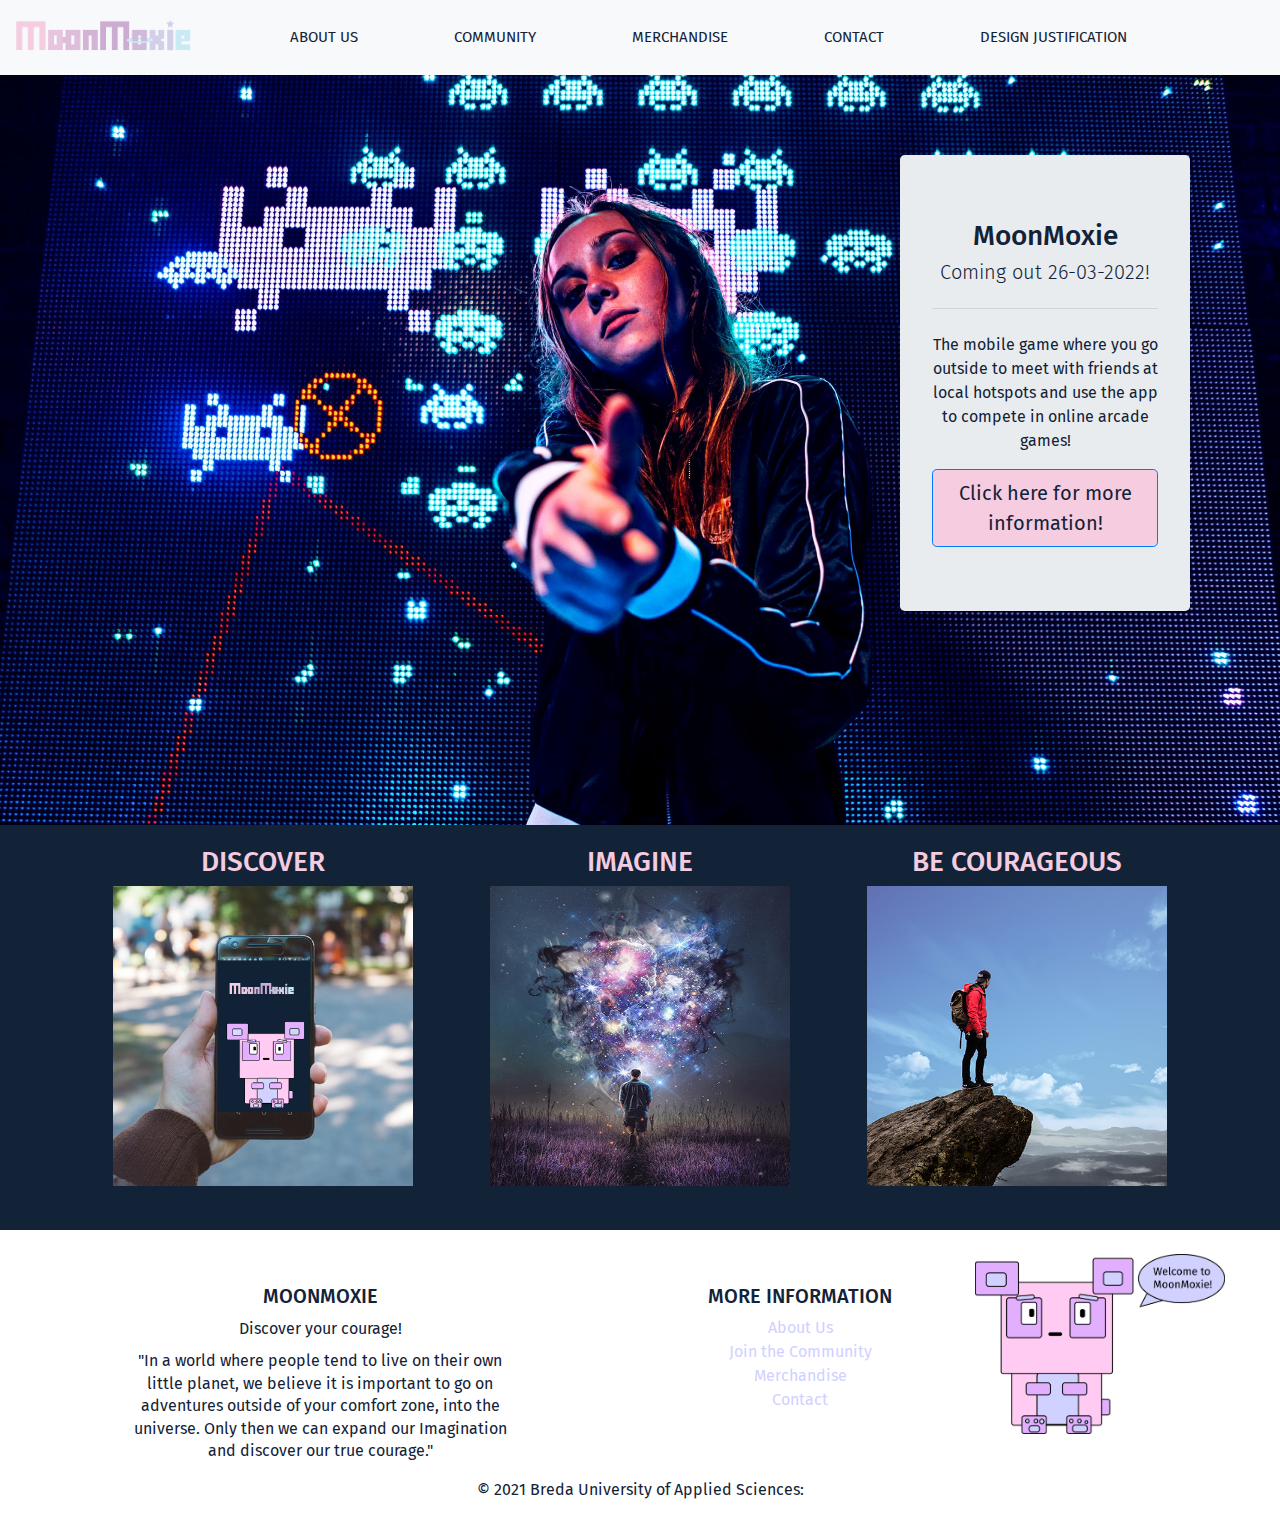
==== index.html @ 58edd36f "added jumbotron to make product clear" ====
<!doctype html>
<html lang="en">
    <head>
        <meta charset="utf-8">
        <meta name="viewport" content="width=device-width, initial-scale=1, shrink-to-fit=no">
        <link rel="stylesheet" href="css/bootstrap.min.css">
        <link href="css/styles.css" rel="stylesheet" type="text/css">

        <title>MoonMoxie</title>

            <!-- Global site tag (gtag.js) - Google Analytics -->
        <script async src="https://www.googletagmanager.com/gtag/js?id=G-DP0KDY0Q2N">
        </script>
        <script>
          window.dataLayer = window.dataLayer || [];
          function gtag(){dataLayer.push(arguments);}
          gtag('js', new Date());
          gtag('config', 'G-DP0KDY0Q2N');
        </script>
		
	<link rel="preconnect" href="https://fonts.gstatic.com">
    <link href="https://fonts.googleapis.com/css2?family=Fira+Sans&display=swap" rel="stylesheet">

    </head>

    <body>
        <!--Bootstrap scripts-->
        <script src="js/jquery-3.6.0.slim.min.js"></script>
        <script src="js/bootstrap.bundle.min.js"></script>
        <link rel="stylesheet" type="text/css" href="css/styles.css">
       
  <header>
           
	     <!-- <nav class="navbar navbar-expand-lg navbar-light bg-light">-->
  <nav class="navbar navbar-expand-lg navbar-light bg-light">
  	<a class="navbar-brand" href="index.html"><img id="logonavbar" alt="Logo" src="images/moonmoxielogo.jpg" class="img-fluid"></a>
  		<button class="navbar-toggler" type="button" data-toggle="collapse" data-target="#navbarNav" aria-controls="navbarNav" aria-expanded="false" aria-label="Toggle navigation">
    	<span class="navbar-toggler-icon"></span>
			<i class="fas fa-bars"></i>
  		</button>
  			<div class="collapse navbar-collapse" id="navbarNav">
    			<ul class="navbar-nav">
      				<li class="nav-item">
        				<a class="nav-link" href="aboutthebrand.html"> ABOUT US</a>
      				</li>
      				<li class="nav-item">
        				<a class="nav-link" href="community.html">COMMUNITY</a>
      				</li>
      				<li class="nav-item">
        				<a class="nav-link" href="products.html">MERCHANDISE</a>
      				</li>
					<li class="nav-item">
        				<a class="nav-link" href="contact.html">CONTACT</a>
      				</li>
					<li class="nav-item">
        				<a class="nav-link" href="designjustifications.html">DESIGN JUSTIFICATION</a>
      				</li>
    			</ul>
  			</div>
	</nav>
             
</header>
		
    
    <div class="bg-no-overlay">
		<div id="jumbotron" class="container">
			<div class="row">
				<div class="col">
		<div class="jumbotron">
			<h3 class="display-5">MoonMoxie</h3>
			<h6 class="lead">Coming out 26-03-2022!</h6>
			<hr class="my-4">
			<p>The mobile game where you go outside to meet with friends at local hotspots and use the app to compete in online arcade games!</p>
			<a class="btn btn-primary btn-lg" href="products.html" role="button">Click here for more information!</a>
	</div>
				</div>
				</div>
			</div>
    			</div>
    
		<div class="container" id="images">
			<div class="row">
				<div class="col-md-4">
					<div class="text-center">
						<h3>DISCOVER</h3>
					</div>
					<img alt="Adventure" src="images/app.png" class="d-block mx-auto mx-md" width="300">
				</div>
				
				<div class="col-md-4">
					<div class="text-center">
						<h3>IMAGINE</h3>
					</div>
					<img src="images/imaginationv2.jpg" alt="imagination" class="d-block mx-auto mx-md" width="300">
				</div>
				
				<div class="col-md-4">
					<div class="text-center">
						<h3>BE COURAGEOUS</h3>
					</div>
					<img alt="Courage" src="images/courage.jpg" class="d-block mx-auto mx-md" width="300"><br>
				</div>
			</div> 
		</div>
			
<!-- Footer -->
  <footer class="page-footer font-small teal pt-4">

    <!-- Footer Links -->
    <div class="container-fluid text-center text-md-left">

      <!-- Grid row -->
      <div class="row">

        <!-- Grid column -->
        <div class="col-md-6 mt-md-0 mt-3">

          <!-- Content -->
          <h5 class="text-uppercase">MoonMoxie</h5>
          <p class="footertext">Discover your courage!</p>
			<p class="footertext">"In a world where people tend to live on their own
				little planet, we believe it is important to go on
				adventures outside of your comfort zone, into the
				universe. Only then we can expand our Imagination
				and discover our true courage."</p>

        </div>
        <!-- Grid column -->

        <hr class="clearfix w-100 d-md-none pb-3">

        <!-- Grid column -->
        <div class="col-md-3 mb-md-0 mb-3">

          <!-- Links (need to add the links!) -->
          <h5 class="text-uppercase">More information</h5>

          <ul class="list-unstyled">
            <li>
              <a href="aboutthebrand.html">About Us</a>
            </li>
            <li>
              <a href="community.html">Join the Community</a>
            </li>
            <li>
              <a href="products.html">Merchandise</a>
            </li>
            <li>
              <a href="contact.html">Contact</a>
            </li>
          </ul>

        </div>
        <!-- Grid column -->

        <!-- Grid column -->
        <div class="col-md-3 mb-md-0 mb-3">

          <!-- Links -->
          
			<img id="panda" alt="SpacePanda" src="images/spacepandawelcome.png" class="img-fluid">

        </div>
        <!-- Grid column -->

      </div>
      <!-- Grid row -->

    </div>
    <!-- Footer Links -->

    <!-- Copyright -->
    <div class="footer-copyright text-center py-3">© 2021 Breda University of Applied Sciences:
    </div>
    <!-- Copyright -->

  </footer>
  <!-- Footer -->
</body>
</html>
---- css/styles.css ----
@charset "utf-8";

/*basic styles for everywhere */
body { font-family: 'Fira Sans', sans-serif;
	color: #F3CCE0;
	background-color: #122237; 
	}  

h6 { text-align: center;
	font-weight: bolder; }

h5 {text-align: center}
 
a { color: #D0D1FF;}

/*background image index */
.bg-no-overlay {
    background: url("../images/BANNERLALALA.2jpg.jpg");
    background-repeat: no-repeat;
    background-size: cover;
    background-position: center center;
    height: 750px;
    padding-top: 50px;
}

#jumbotron {padding: 30px 20px 60px 830px;
			color:#122237;
			text-align: center;
			}
.btn {background-color: #F5CCE0 !important;
	color: #122237 !important;}


/* index middle part */

h3 { text-align: center;}

.container {padding: 20px; }


/*about us page*/

.bg2 {
/* The image used */
background-image: url("../images/bannernew.png") ;

/* Full height */
height: 40%;

/* Center and scale the image nicely */
background-position:top;
background-repeat: no-repeat;
background-size: auto;
} 

h1 {text-align: center;
	color: #122237;
padding-top: 15px;}

.whoarewe {padding-top: 15px;
			text-align: left;}

.aboutus {text-align: left}

#aboutpanda {margin-left: 120px;
			padding-top: 40px; 
			padding-bottom: 20px; 
			width:300px;}

#moonmoxiead {margin-left: 180px;
			margin-top: 60px;}


/* navbar */

#logonavbar {width: 180px;
        text-align:right;}

.navbar .nav-item {padding: 10px 10px 10px 70px;}

.navbar .nav-link {font-size: 15px;}

nav .navbar-nav li a{
  color: #122237 !important;
  }

/* Footer */

h5 { margin-top:30px;}

.list-unstyled {text-align: center;}

.page-footer { background-color: white;
				color: #122237;}

.footertext { line-height: 1.4;
text-align: center;
width:65%;
display: block;
margin: 0 auto;
margin-top: 10px;}

#panda { width: 250px; }

#logo {width: 150px;
        text-align:left;}


/* Contact page: Contact form */

	/* Style inputs with type="text", select elements and textareas */
	input[type=text], select, textarea {
	  width: 100%; /* Full width */
	  padding: 20px; /* Some padding */  
	  border: 1px solid #ccc; /* Gray border */
	  border-radius: 4px; /* Rounded borders */
	  box-sizing: border-box; /* Make sure that padding and width stays in place */
	  margin-top: 6px; /* Add a top margin */
	  margin-bottom: 16px; /* Bottom margin */
	  resize: vertical /* Allow the user to vertically resize the textarea (not horizontally) */
	}

	/* Style the submit button with a specific background color etc */
	input[type=submit] {
	  background-color: lightblue;
	  color: white;
	  padding: 12px 20px;
	  border: none;
	  border-radius: 4px;
	  cursor: pointer;
	}

	/* When moving the mouse over the submit button, add a pink colorr */
	input[type=submit]:hover {
	  background-color: thistle;
	}

/* Contact page: social media */

	.reddit {
	
	color: #E3AFF1;
	
	}

	.youtube {
		
	color: #EE92E5;
		
		}

	.discord  {
		
	color: #CE6CCA;
		
		}

	.mail {
		
	color: #B14DA6;
		}
---- css/styles.css ----
@charset "utf-8";

/*basic styles for everywhere */
body { font-family: 'Fira Sans', sans-serif;
	color: #F3CCE0;
	background-color: #122237; 
	}  

h6 { text-align: center;
	font-weight: bolder; }

h5 {text-align: center}
 
a { color: #D0D1FF;}

/*background image index */
.bg-no-overlay {
    background: url("../images/BANNERLALALA.2jpg.jpg");
    background-repeat: no-repeat;
    background-size: cover;
    background-position: center center;
    height: 750px;
    padding-top: 50px;
}

#jumbotron {padding: 30px 20px 60px 830px;
			color:#122237;
			text-align: center;
			}
.btn {background-color: #F5CCE0 !important;
	color: #122237 !important;}


/* index middle part */

h3 { text-align: center;}

.container {padding: 20px; }


/*about us page*/

.bg2 {
/* The image used */
background-image: url("../images/bannernew.png") ;

/* Full height */
height: 40%;

/* Center and scale the image nicely */
background-position:top;
background-repeat: no-repeat;
background-size: auto;
} 

h1 {text-align: center;
	color: #122237;
padding-top: 15px;}

.whoarewe {padding-top: 15px;
			text-align: left;}

.aboutus {text-align: left}

#aboutpanda {margin-left: 120px;
			padding-top: 40px; 
			padding-bottom: 20px; 
			width:300px;}

#moonmoxiead {margin-left: 180px;
			margin-top: 60px;}


/* navbar */

#logonavbar {width: 180px;
        text-align:right;}

.navbar .nav-item {padding: 10px 10px 10px 70px;}

.navbar .nav-link {font-size: 15px;}

nav .navbar-nav li a{
  color: #122237 !important;
  }

/* Footer */

h5 { margin-top:30px;}

.list-unstyled {text-align: center;}

.page-footer { background-color: white;
				color: #122237;}

.footertext { line-height: 1.4;
text-align: center;
width:65%;
display: block;
margin: 0 auto;
margin-top: 10px;}

#panda { width: 250px; }

#logo {width: 150px;
        text-align:left;}


/* Contact page: Contact form */

	/* Style inputs with type="text", select elements and textareas */
	input[type=text], select, textarea {
	  width: 100%; /* Full width */
	  padding: 20px; /* Some padding */  
	  border: 1px solid #ccc; /* Gray border */
	  border-radius: 4px; /* Rounded borders */
	  box-sizing: border-box; /* Make sure that padding and width stays in place */
	  margin-top: 6px; /* Add a top margin */
	  margin-bottom: 16px; /* Bottom margin */
	  resize: vertical /* Allow the user to vertically resize the textarea (not horizontally) */
	}

	/* Style the submit button with a specific background color etc */
	input[type=submit] {
	  background-color: lightblue;
	  color: white;
	  padding: 12px 20px;
	  border: none;
	  border-radius: 4px;
	  cursor: pointer;
	}

	/* When moving the mouse over the submit button, add a pink colorr */
	input[type=submit]:hover {
	  background-color: thistle;
	}

/* Contact page: social media */

	.reddit {
	
	color: #E3AFF1;
	
	}

	.youtube {
		
	color: #EE92E5;
		
		}

	.discord  {
		
	color: #CE6CCA;
		
		}

	.mail {
		
	color: #B14DA6;
		}
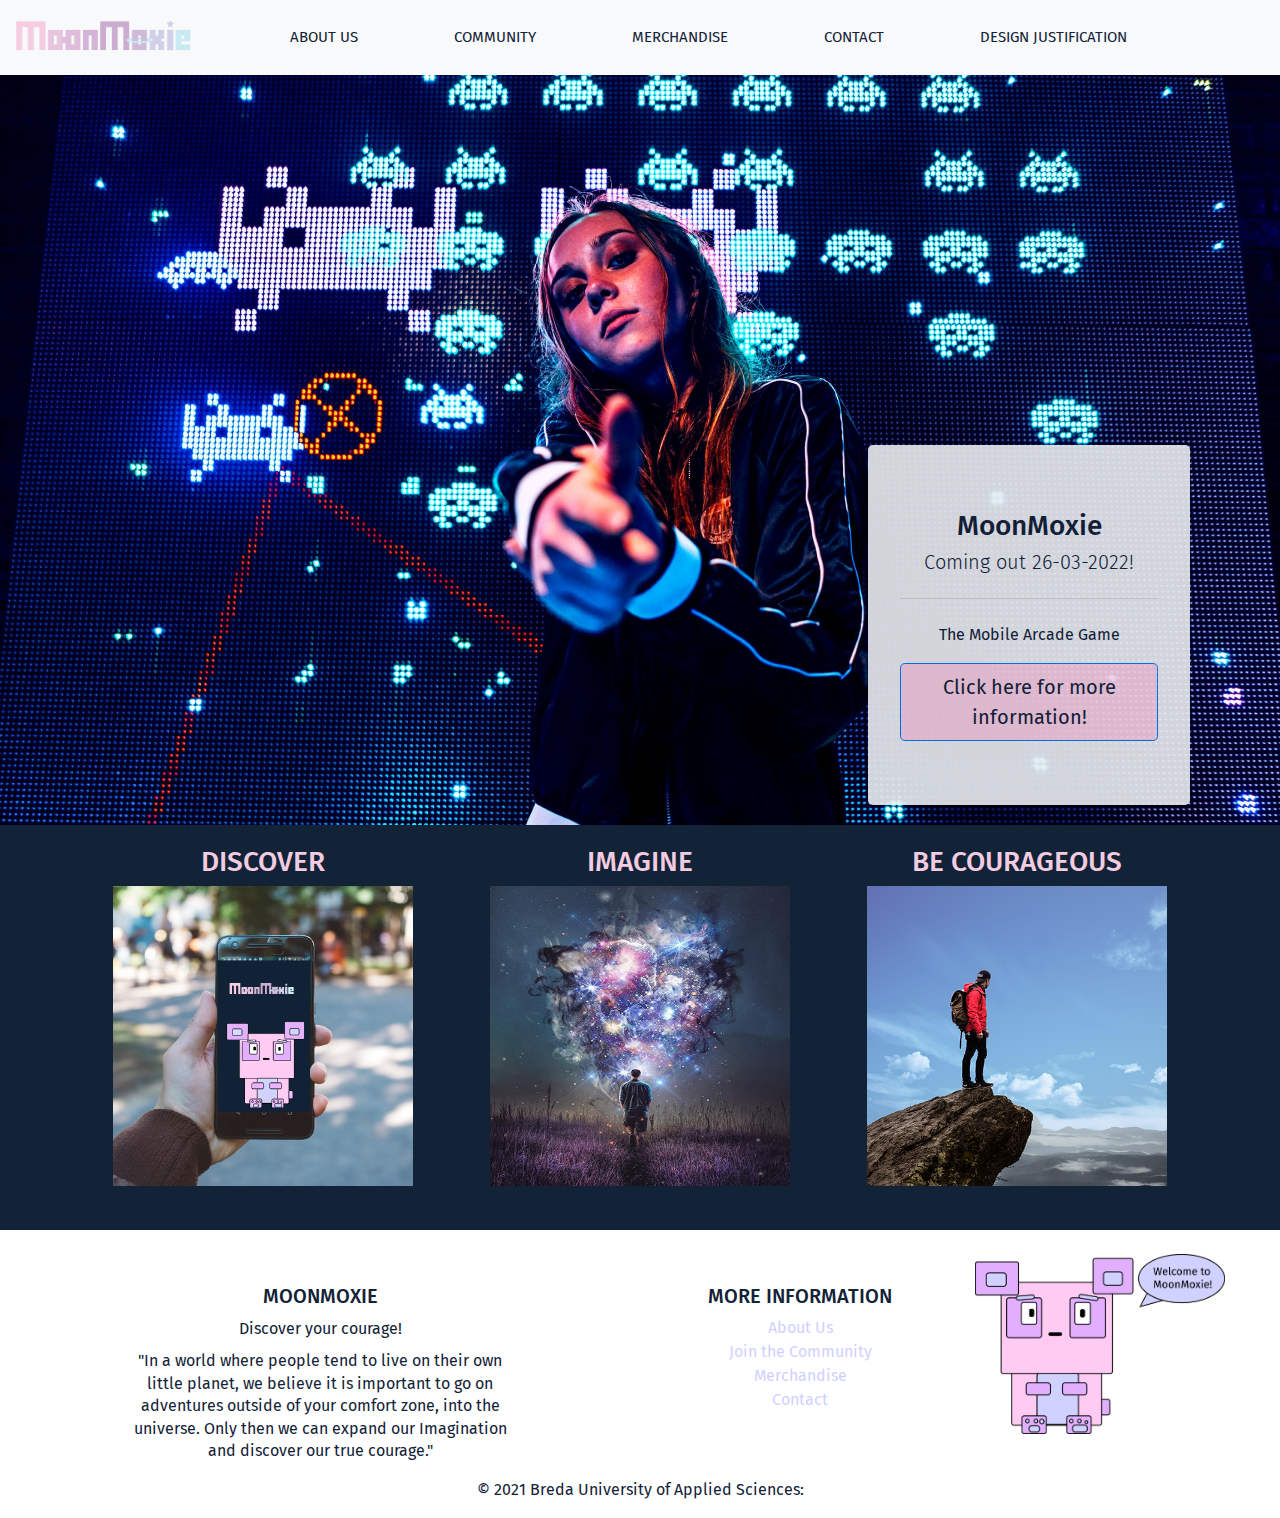
==== commit 160a9b2d: "added jumbotron and made it transparent" ====
--- a/index.html
+++ b/index.html
@@ -65,12 +65,12 @@
     <div class="bg-no-overlay">
 		<div id="jumbotron" class="container">
 			<div class="row">
-				<div class="col">
+				<div id="jumbo" class="offset-md-8 col-md-4">
 		<div class="jumbotron">
 			<h3 class="display-5">MoonMoxie</h3>
 			<h6 class="lead">Coming out 26-03-2022!</h6>
 			<hr class="my-4">
-			<p>The mobile game where you go outside to meet with friends at local hotspots and use the app to compete in online arcade games!</p>
+			<p>The Mobile Arcade Game</p>
 			<a class="btn btn-primary btn-lg" href="products.html" role="button">Click here for more information!</a>
 	</div>
 				</div>
--- a/css/styles.css
+++ b/css/styles.css
@@ -23,10 +23,15 @@
     padding-top: 50px;
 }
 
-#jumbotron {padding: 30px 20px 60px 830px;
-			color:#122237;
+#jumbotron {color:#122237;
 			text-align: center;
+			opacity: 0.90;
 			}
+
+#jumbo {padding-top: 300px;
+		padding-left: 40px;
+		}
+
 .btn {background-color: #F5CCE0 !important;
 	color: #122237 !important;}
 
--- a/css/styles.css
+++ b/css/styles.css
@@ -23,10 +23,15 @@
     padding-top: 50px;
 }
 
-#jumbotron {padding: 30px 20px 60px 830px;
-			color:#122237;
+#jumbotron {color:#122237;
 			text-align: center;
+			opacity: 0.90;
 			}
+
+#jumbo {padding-top: 300px;
+		padding-left: 40px;
+		}
+
 .btn {background-color: #F5CCE0 !important;
 	color: #122237 !important;}
 
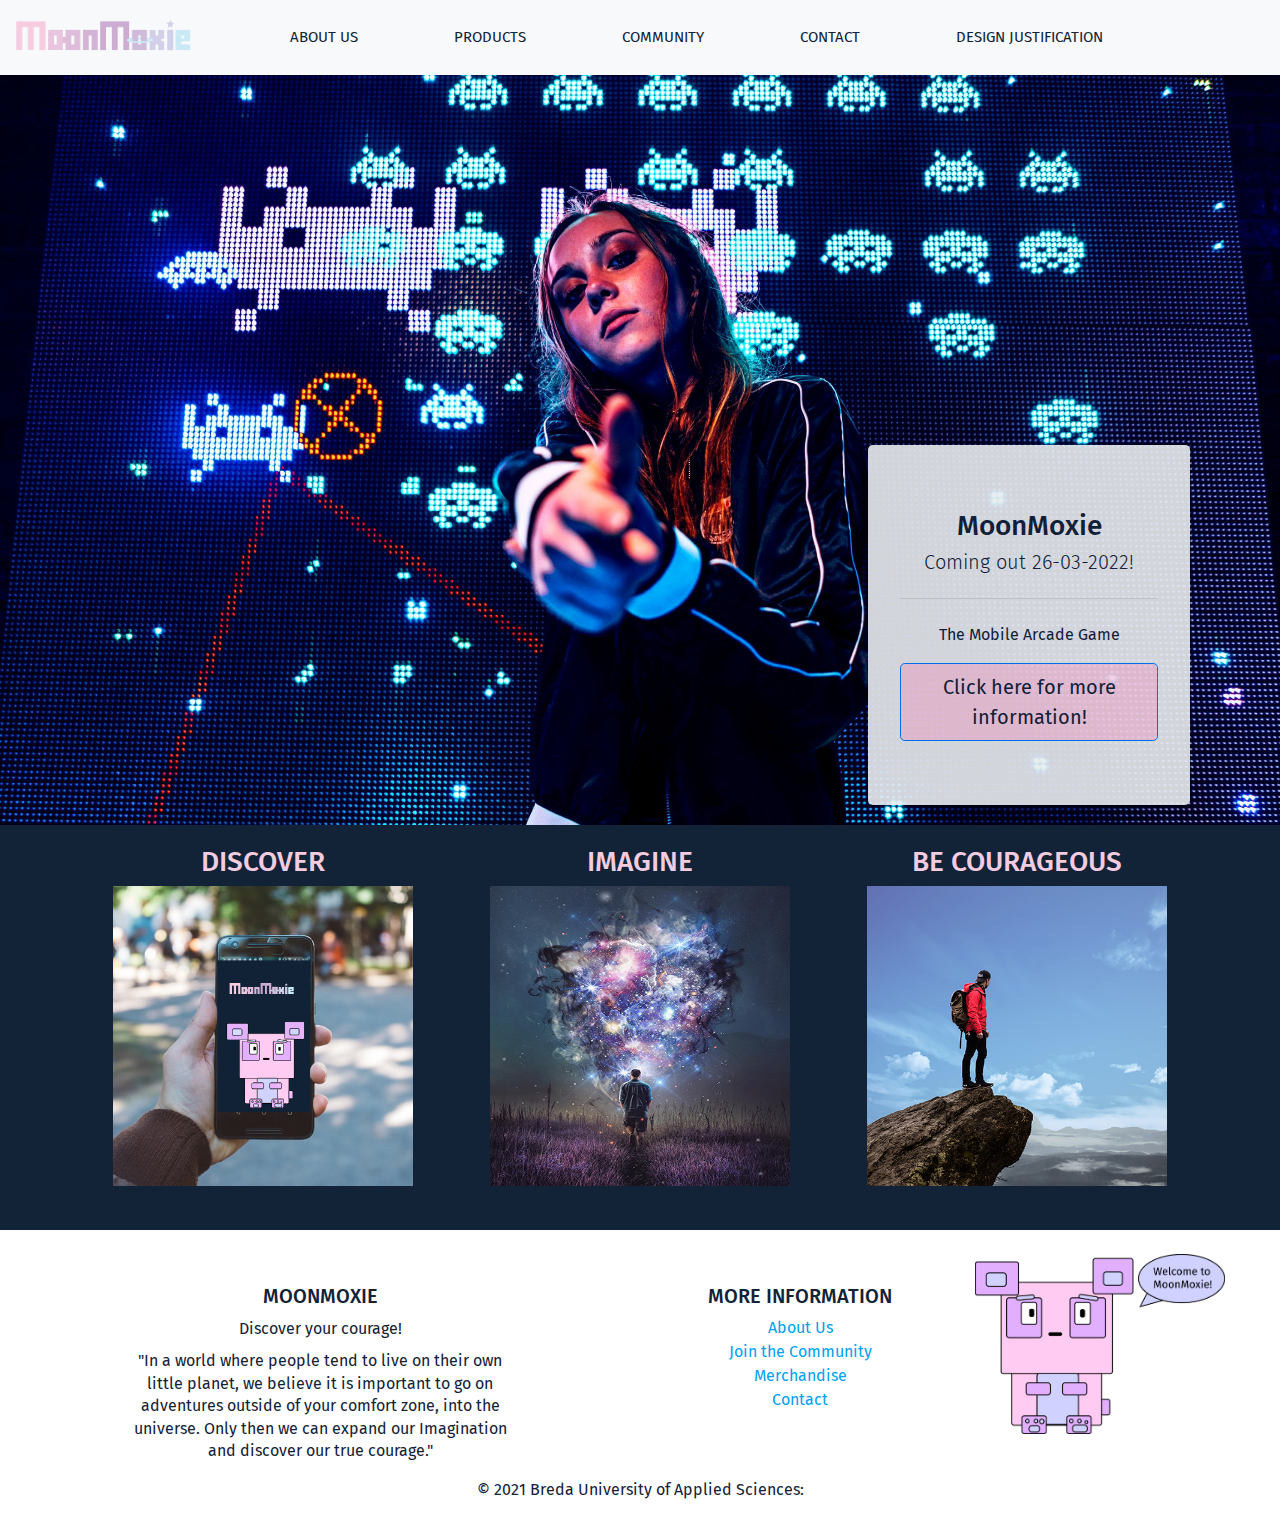
==== commit e90a5467: "fixed navbar" ====
--- a/index.html
+++ b/index.html
@@ -43,12 +43,13 @@
       				<li class="nav-item">
         				<a class="nav-link" href="aboutthebrand.html"> ABOUT US</a>
       				</li>
+					<li class="nav-item">
+        				<a class="nav-link" href="products.html">PRODUCTS</a>
+      				</li>
       				<li class="nav-item">
         				<a class="nav-link" href="community.html">COMMUNITY</a>
       				</li>
-      				<li class="nav-item">
-        				<a class="nav-link" href="products.html">MERCHANDISE</a>
-      				</li>
+      				
 					<li class="nav-item">
         				<a class="nav-link" href="contact.html">CONTACT</a>
       				</li>
--- a/css/styles.css
+++ b/css/styles.css
@@ -11,7 +11,7 @@
 
 h5 {text-align: center}
  
-a { color: #D0D1FF;}
+a { color: #00A1EF;}
 
 /*background image index */
 .bg-no-overlay {
--- a/css/styles.css
+++ b/css/styles.css
@@ -11,7 +11,7 @@
 
 h5 {text-align: center}
  
-a { color: #D0D1FF;}
+a { color: #00A1EF;}
 
 /*background image index */
 .bg-no-overlay {
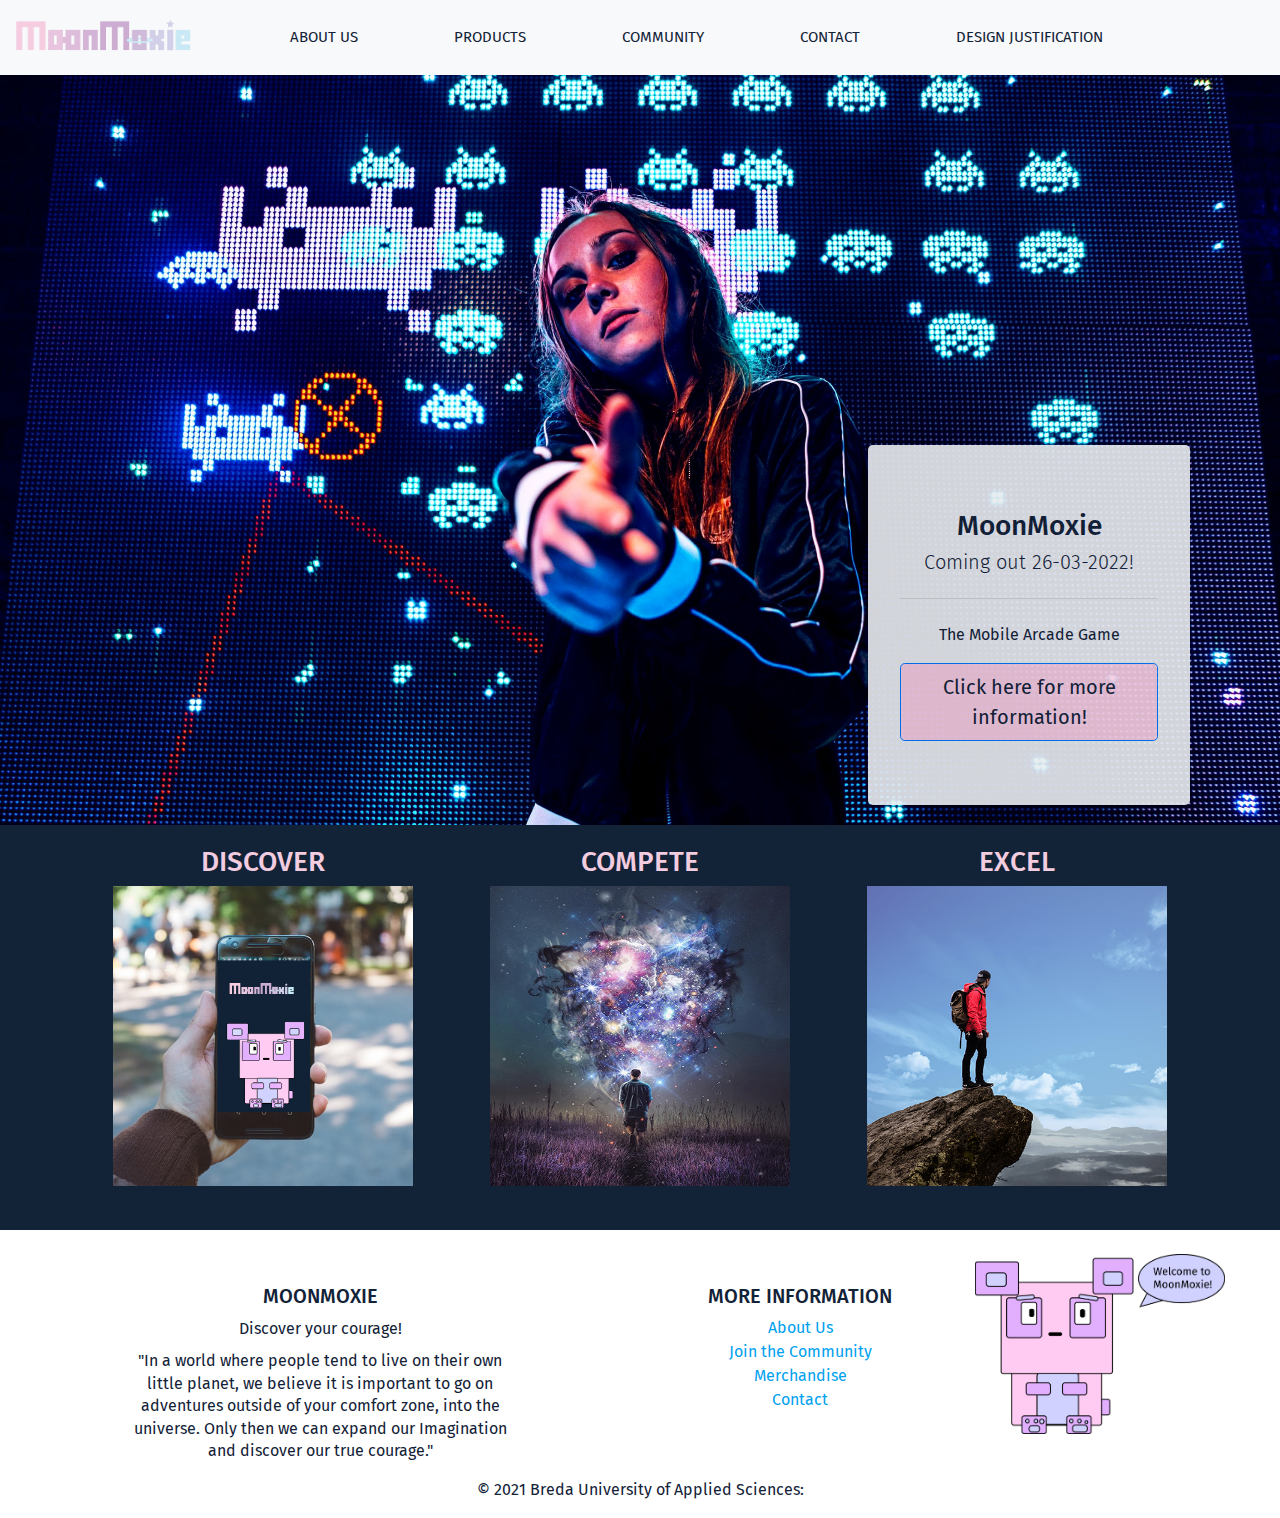
==== commit 90aa9ff3: "changed names to fit better with app" ====
--- a/index.html
+++ b/index.html
@@ -90,14 +90,14 @@
 				
 				<div class="col-md-4">
 					<div class="text-center">
-						<h3>IMAGINE</h3>
+						<h3>COMPETE</h3>
 					</div>
 					<img src="images/imaginationv2.jpg" alt="imagination" class="d-block mx-auto mx-md" width="300">
 				</div>
 				
 				<div class="col-md-4">
 					<div class="text-center">
-						<h3>BE COURAGEOUS</h3>
+						<h3>EXCEL</h3>
 					</div>
 					<img alt="Courage" src="images/courage.jpg" class="d-block mx-auto mx-md" width="300"><br>
 				</div>
--- a/css/styles.css
+++ b/css/styles.css
@@ -5,6 +5,11 @@
 	color: #F3CCE0;
 	background-color: #122237; 
 	}  
+
+html, body {
+    overflow-x: hidden;
+}
+
 
 h6 { text-align: center;
 	font-weight: bolder; }
@@ -67,6 +72,21 @@
 
 .aboutus {text-align: left}
 
+
+.thisisthecommunity {padding-top: 15px;
+                    text-align: left;
+display:block;
+            margin: auto;}
+
+.designjustifications {padding-top: 15px;
+                    text-align: left;}
+
+#communityimg {align-content: center;
+			padding-top: 40px; 
+
+			padding-bottom: 20px; 
+			width:300px;}
+
 #aboutpanda {margin-left: 120px;
 			padding-top: 40px; 
 			padding-bottom: 20px; 
@@ -127,7 +147,7 @@
 
 	/* Style the submit button with a specific background color etc */
 	input[type=submit] {
-	  background-color: lightblue;
+	  background-color: #976CF1;
 	  color: white;
 	  padding: 12px 20px;
 	  border: none;
@@ -137,30 +157,13 @@
 
 	/* When moving the mouse over the submit button, add a pink colorr */
 	input[type=submit]:hover {
-	  background-color: thistle;
+	  background-color: #8A48FF;
 	}
 
 /* Contact page: social media */
 
-	.reddit {
-	
-	color: #E3AFF1;
-	
-	}
-
-	.youtube {
+	#socialmedia {
 		
-	color: #EE92E5;
+	text-align: center;
 		
-		}
-
-	.discord  {
-		
-	color: #CE6CCA;
-		
-		}
-
-	.mail {
-		
-	color: #B14DA6;
 		}--- a/css/styles.css
+++ b/css/styles.css
@@ -5,6 +5,11 @@
 	color: #F3CCE0;
 	background-color: #122237; 
 	}  
+
+html, body {
+    overflow-x: hidden;
+}
+
 
 h6 { text-align: center;
 	font-weight: bolder; }
@@ -67,6 +72,21 @@
 
 .aboutus {text-align: left}
 
+
+.thisisthecommunity {padding-top: 15px;
+                    text-align: left;
+display:block;
+            margin: auto;}
+
+.designjustifications {padding-top: 15px;
+                    text-align: left;}
+
+#communityimg {align-content: center;
+			padding-top: 40px; 
+
+			padding-bottom: 20px; 
+			width:300px;}
+
 #aboutpanda {margin-left: 120px;
 			padding-top: 40px; 
 			padding-bottom: 20px; 
@@ -127,7 +147,7 @@
 
 	/* Style the submit button with a specific background color etc */
 	input[type=submit] {
-	  background-color: lightblue;
+	  background-color: #976CF1;
 	  color: white;
 	  padding: 12px 20px;
 	  border: none;
@@ -137,30 +157,13 @@
 
 	/* When moving the mouse over the submit button, add a pink colorr */
 	input[type=submit]:hover {
-	  background-color: thistle;
+	  background-color: #8A48FF;
 	}
 
 /* Contact page: social media */
 
-	.reddit {
-	
-	color: #E3AFF1;
-	
-	}
-
-	.youtube {
+	#socialmedia {
 		
-	color: #EE92E5;
+	text-align: center;
 		
-		}
-
-	.discord  {
-		
-	color: #CE6CCA;
-		
-		}
-
-	.mail {
-		
-	color: #B14DA6;
 		}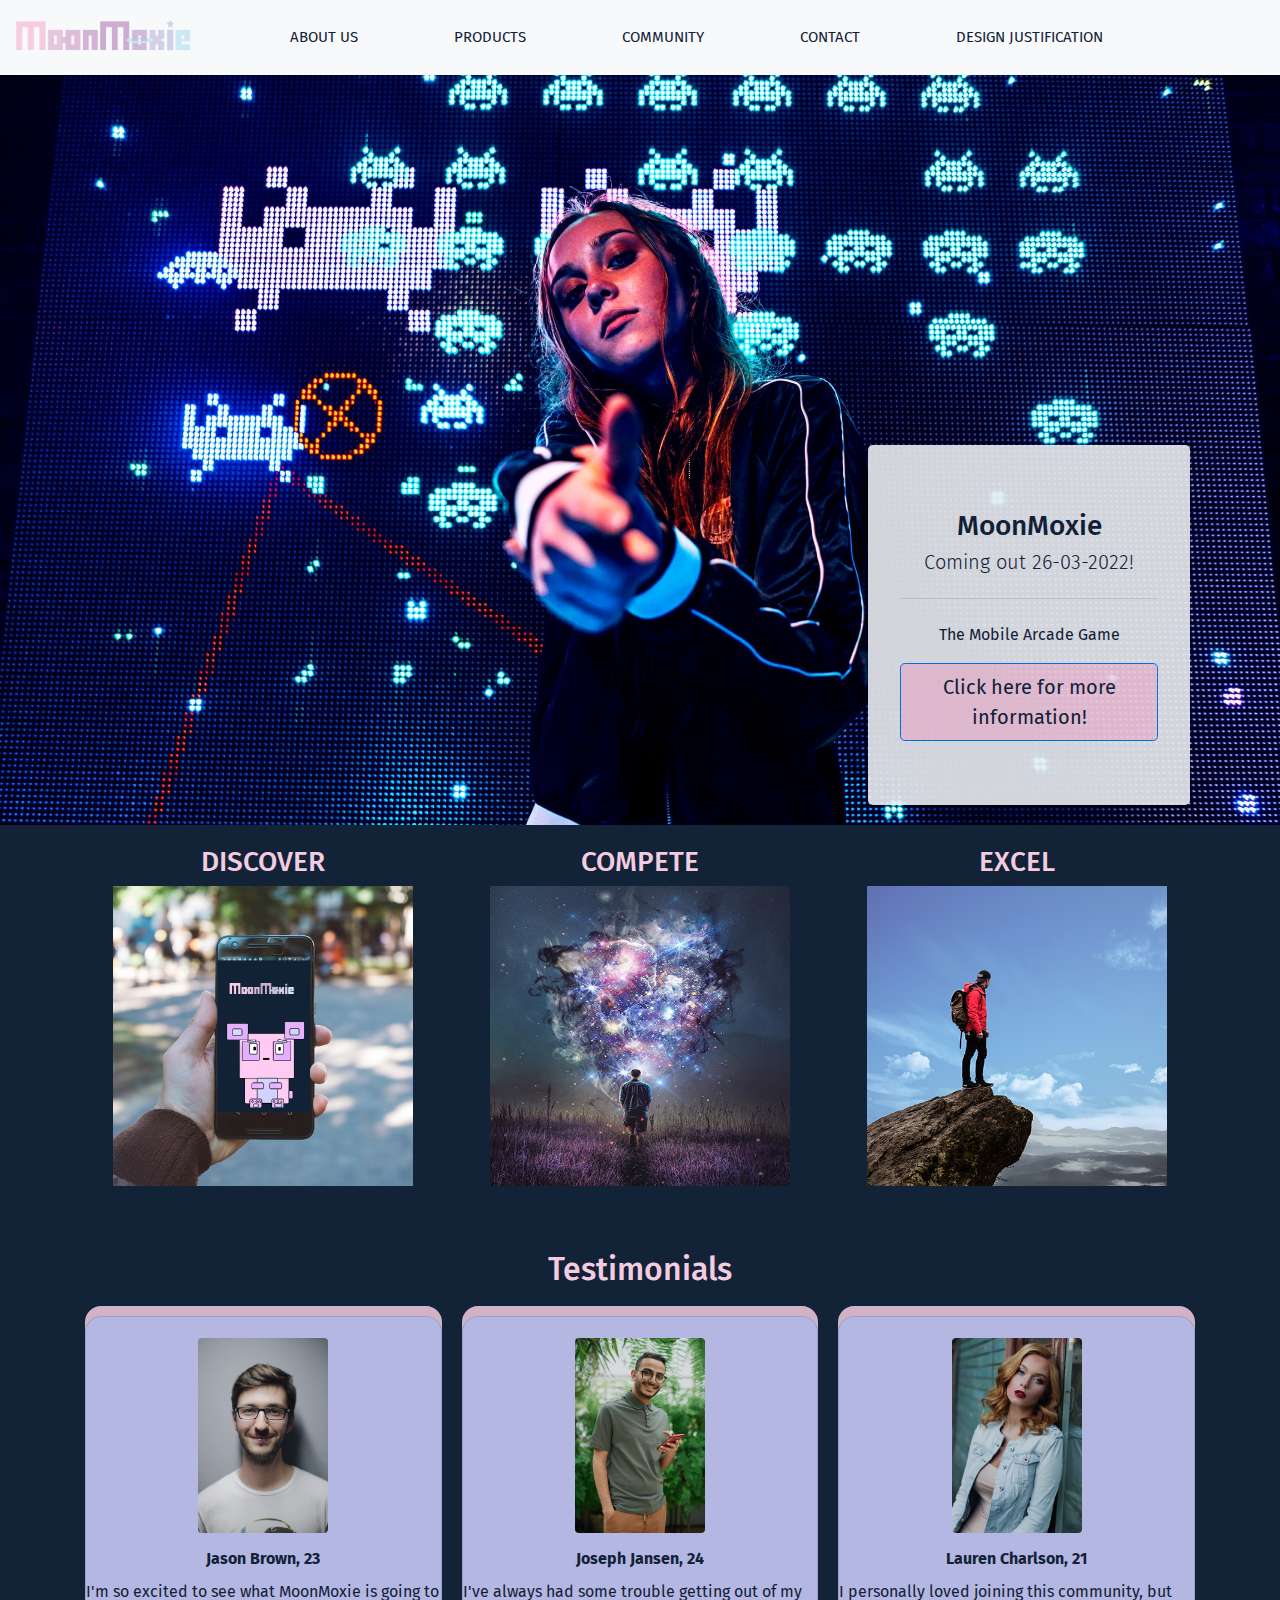
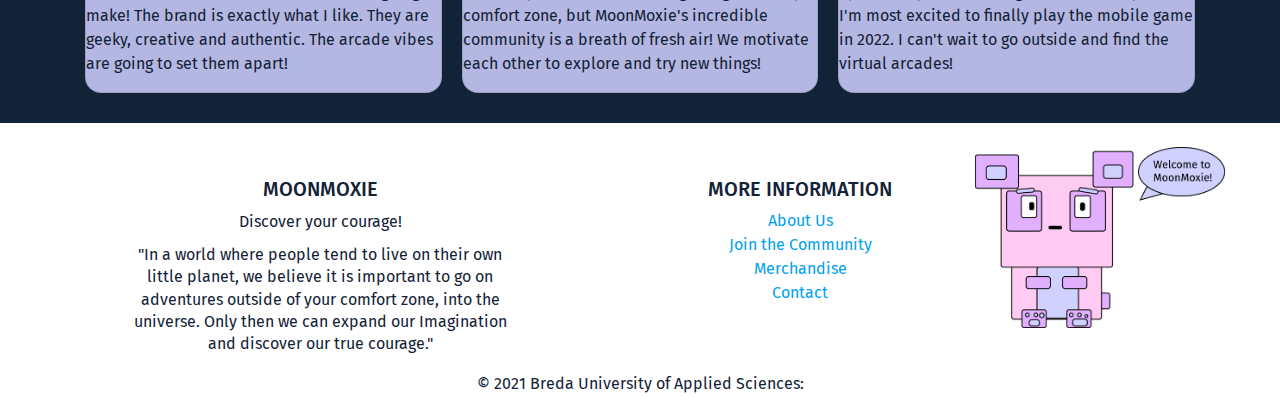
==== commit a359b966: "added testimonal section" ====
--- a/index.html
+++ b/index.html
@@ -5,6 +5,7 @@
         <meta name="viewport" content="width=device-width, initial-scale=1, shrink-to-fit=no">
         <link rel="stylesheet" href="css/bootstrap.min.css">
         <link href="css/styles.css" rel="stylesheet" type="text/css">
+		
 
         <title>MoonMoxie</title>
 
@@ -28,6 +29,7 @@
         <script src="js/jquery-3.6.0.slim.min.js"></script>
         <script src="js/bootstrap.bundle.min.js"></script>
         <link rel="stylesheet" type="text/css" href="css/styles.css">
+		 
        
   <header>
            
@@ -103,6 +105,42 @@
 				</div>
 			</div> 
 		</div>
+		
+		
+		<div class="container" id="testimonials">
+			<div class="row">
+				<div class="col">
+					<h2 id="testimonialheader" align="center">Testimonials</h2>
+				</div>
+			</div>
+    <div class="row">
+        <div class="col-md-4 testimonial">
+            <div class="card d-flex mx-auto">
+                <div class="card-image"> <img class="img-fluid d-flex mx-auto rounded" src="images/testimonialone.jpg" alt="first testimonial"> </div>
+                <div class="card-text">
+                    <div class="card-title"> <h6 class="testimonialtext">Jason Brown, 23</h6></div> <p class="testimonialtext"> I'm so excited to see what MoonMoxie is going to make! The brand is exactly what I like. They are geeky, creative and authentic. The arcade vibes are going to set them apart! </p>
+                </div>
+            </div>
+        </div>
+        <div class="col-md-4 testimonial">
+            <div class="card d-flex mx-auto">
+                <div class="card-image"> <img class="img-fluid d-flex mx-auto rounded" src="images/testimonialtwo.jpg" alt="second testimonial"> </div>
+                <div class="card-text">
+                    <div class="card-title"><h6 class="testimonialtext">Joseph Jansen, 24</h6></div> <p class="testimonialtext">I've always had some trouble getting out of my comfort zone, but MoonMoxie's incredible community is a breath of fresh air! We motivate each other to explore and try new things! </p>
+                </div>
+                
+            </div>
+        </div>
+        <div class="col-md-4 testimonial">
+            <div class="card d-flex mx-auto ">
+                <div class="card-image"> <img class="img-fluid d-flex mx-auto rounded" src="images/testimonialthree.jpg" alt="Testimonial three"> </div>
+                <div class="card-text">
+                    <div class="card-title"> <h6 class="testimonialtext">Lauren Charlson, 21</h6></div> <p class="testimonialtext">I personally loved joining this community, but I'm most excited to finally play the mobile game in 2022. I can't wait to go outside and find the virtual arcades!</p>
+                </div>
+            </div>
+        </div>
+    </div>
+</div>
 			
 <!-- Footer -->
   <footer class="page-footer font-small teal pt-4">
--- a/css/styles.css
+++ b/css/styles.css
@@ -47,6 +47,26 @@
 
 .container {padding: 20px; }
 
+/*testimonials*/
+
+.testimonial {padding: 10px 10px 10px 10px;}
+
+#testimonialheader {padding-bottom: 10px;}
+
+.testimonialtext {color: #122237;}
+
+.card-image {
+    width: 130px;
+    border-radius: 5rem;
+    margin: 1.3rem auto 1rem auto
+}
+
+.card {
+    border-radius: 1rem;
+	box-shadow: 0px -10px 0px;
+	background-color: #D0D1FF;
+	opacity: 0.85}
+
 
 /*about us page*/
 
@@ -81,11 +101,15 @@
 .designjustifications {padding-top: 15px;
                     text-align: left;}
 
+.containercommunity{padding: 0 50px;}
+
 #communityimg {align-content: center;
-			padding-top: 40px; 
-
+			padding-top: 20px; 
 			padding-bottom: 20px; 
-			width:300px;}
+			width:300px;
+            margin: 0 auto;
+             display: flex;
+            align-items: center;}
 
 #aboutpanda {margin-left: 120px;
 			padding-top: 40px; 
@@ -125,7 +149,22 @@
 margin: 0 auto;
 margin-top: 10px;}
 
+.designjustifications {text-align: center;}
+
+#justificationlinks {text-align: center;}
+
 #panda { width: 250px; }
+
+#pandaback {align-content: center;
+			padding-top: 20px; 
+			padding-bottom: 20px; 
+			width:300px;
+            margin: 0 auto;
+             display: flex;
+            align-items: center;}
+
+#colorpalette {width: 250px;
+		align-content: center; }
 
 #logo {width: 150px;
         text-align:left;}
@@ -166,4 +205,9 @@
 		
 	text-align: center;
 		
-		}+        }
+    #socialmedia2 {
+
+        display: flex;
+        align-items: center;
+            }--- a/css/styles.css
+++ b/css/styles.css
@@ -47,6 +47,26 @@
 
 .container {padding: 20px; }
 
+/*testimonials*/
+
+.testimonial {padding: 10px 10px 10px 10px;}
+
+#testimonialheader {padding-bottom: 10px;}
+
+.testimonialtext {color: #122237;}
+
+.card-image {
+    width: 130px;
+    border-radius: 5rem;
+    margin: 1.3rem auto 1rem auto
+}
+
+.card {
+    border-radius: 1rem;
+	box-shadow: 0px -10px 0px;
+	background-color: #D0D1FF;
+	opacity: 0.85}
+
 
 /*about us page*/
 
@@ -81,11 +101,15 @@
 .designjustifications {padding-top: 15px;
                     text-align: left;}
 
+.containercommunity{padding: 0 50px;}
+
 #communityimg {align-content: center;
-			padding-top: 40px; 
-
+			padding-top: 20px; 
 			padding-bottom: 20px; 
-			width:300px;}
+			width:300px;
+            margin: 0 auto;
+             display: flex;
+            align-items: center;}
 
 #aboutpanda {margin-left: 120px;
 			padding-top: 40px; 
@@ -125,7 +149,22 @@
 margin: 0 auto;
 margin-top: 10px;}
 
+.designjustifications {text-align: center;}
+
+#justificationlinks {text-align: center;}
+
 #panda { width: 250px; }
+
+#pandaback {align-content: center;
+			padding-top: 20px; 
+			padding-bottom: 20px; 
+			width:300px;
+            margin: 0 auto;
+             display: flex;
+            align-items: center;}
+
+#colorpalette {width: 250px;
+		align-content: center; }
 
 #logo {width: 150px;
         text-align:left;}
@@ -166,4 +205,9 @@
 		
 	text-align: center;
 		
-		}+        }
+    #socialmedia2 {
+
+        display: flex;
+        align-items: center;
+            }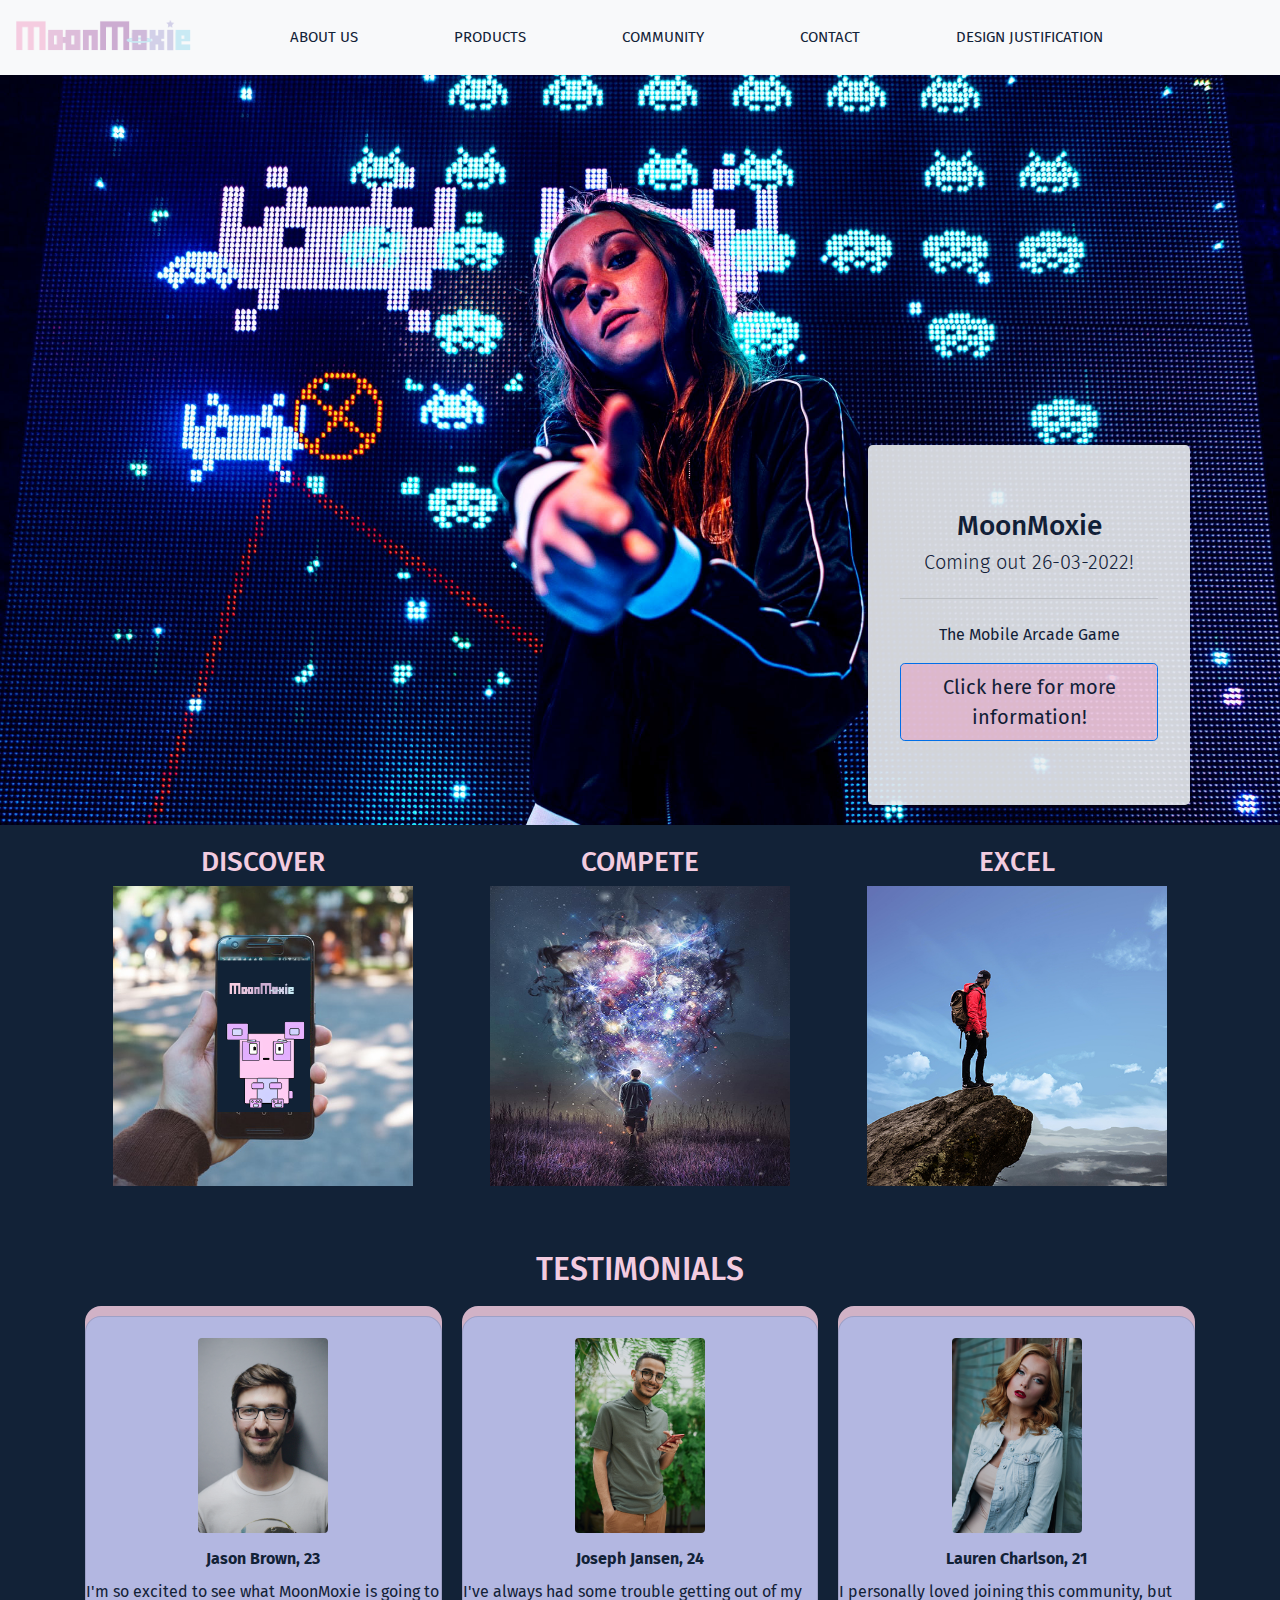
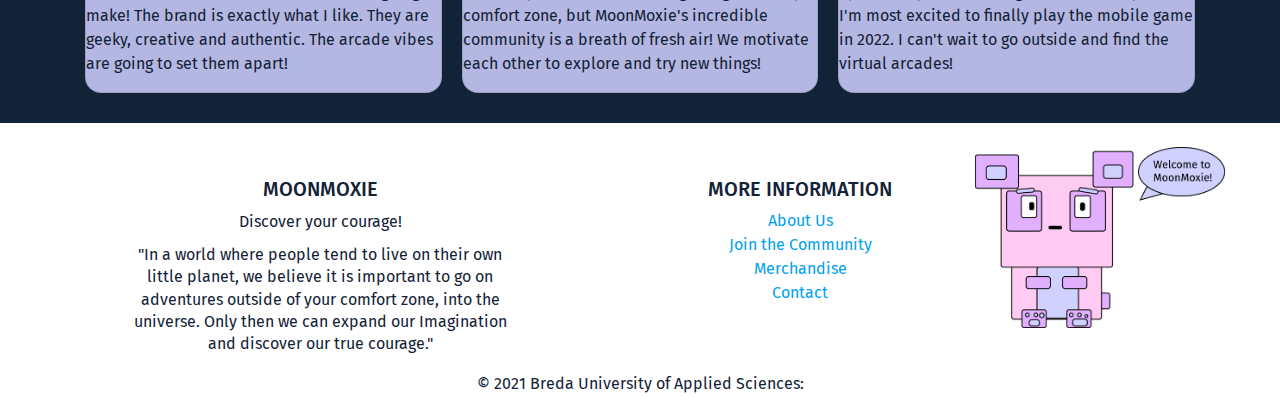
==== commit 69d17086: "small testimonial change" ====
--- a/index.html
+++ b/index.html
@@ -110,7 +110,7 @@
 		<div class="container" id="testimonials">
 			<div class="row">
 				<div class="col">
-					<h2 id="testimonialheader" align="center">Testimonials</h2>
+					<h2 id="testimonialheader" align="center">TESTIMONIALS</h2>
 				</div>
 			</div>
     <div class="row">
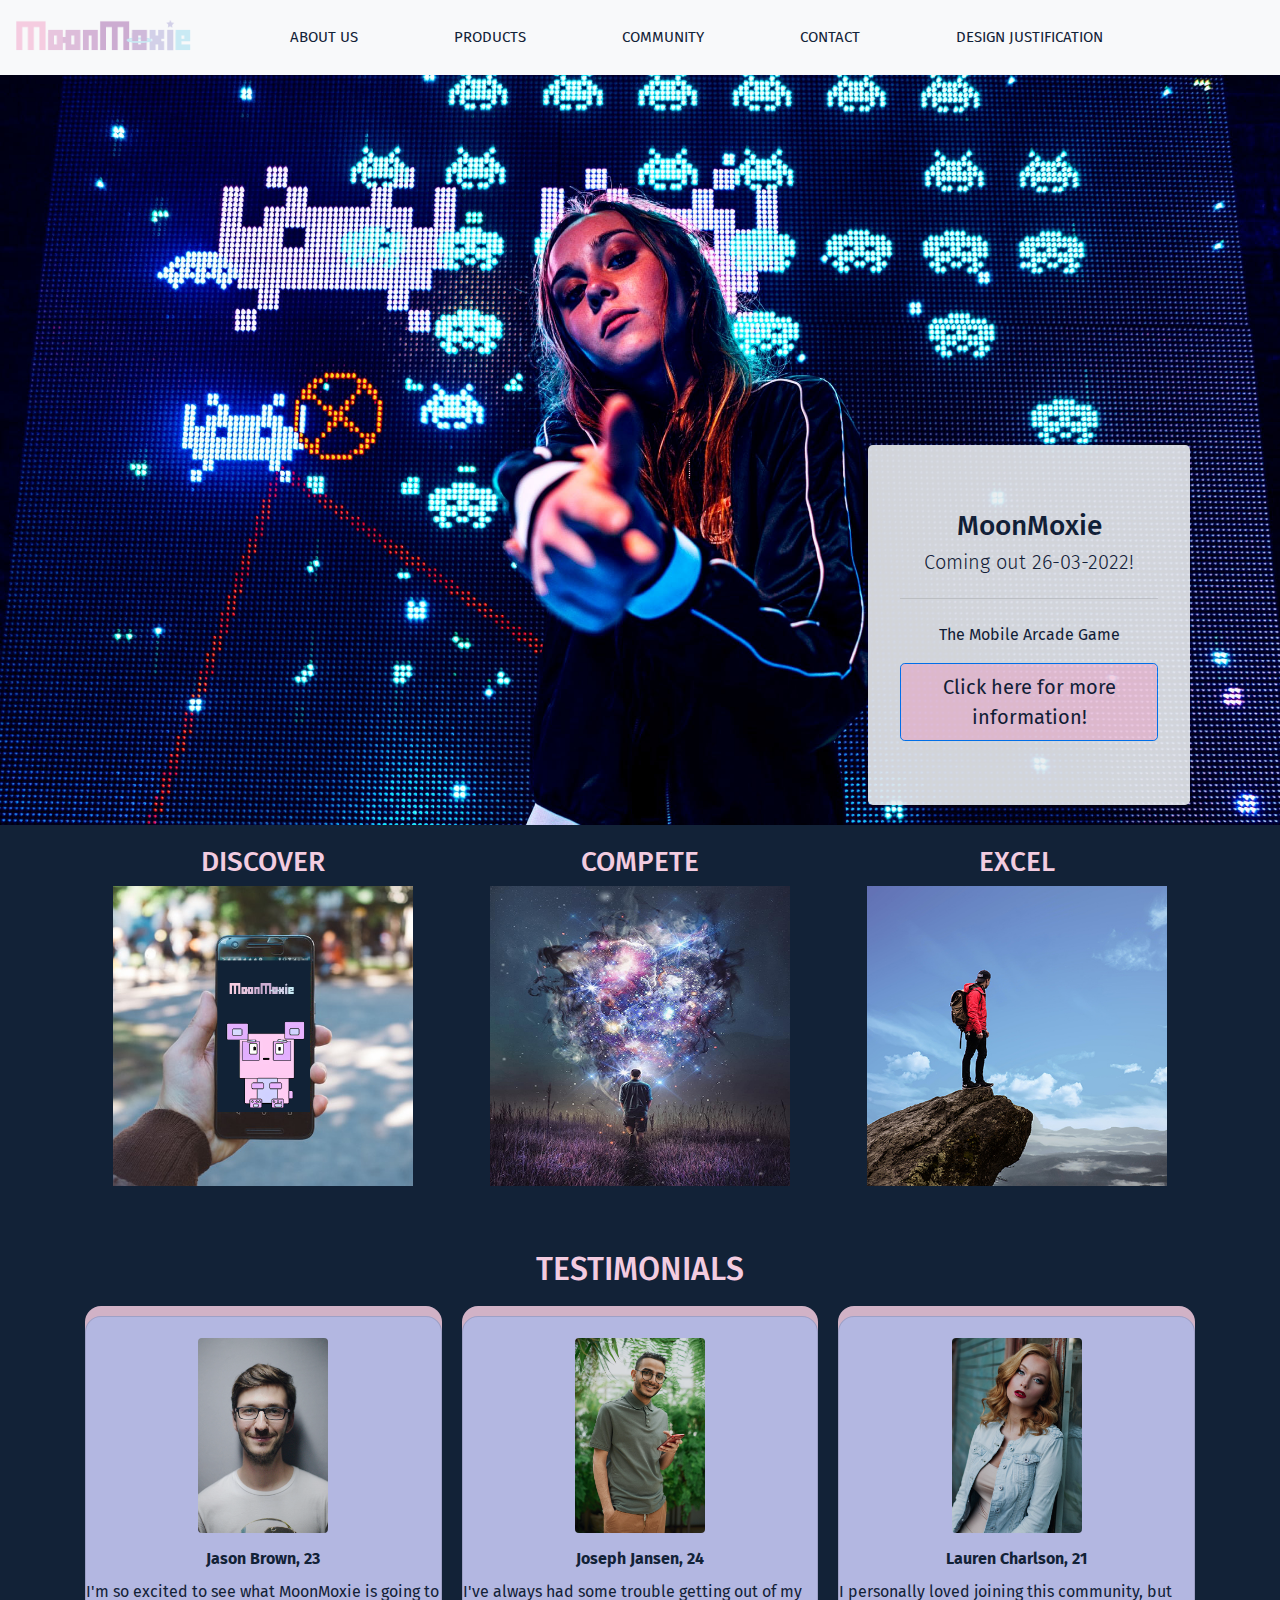
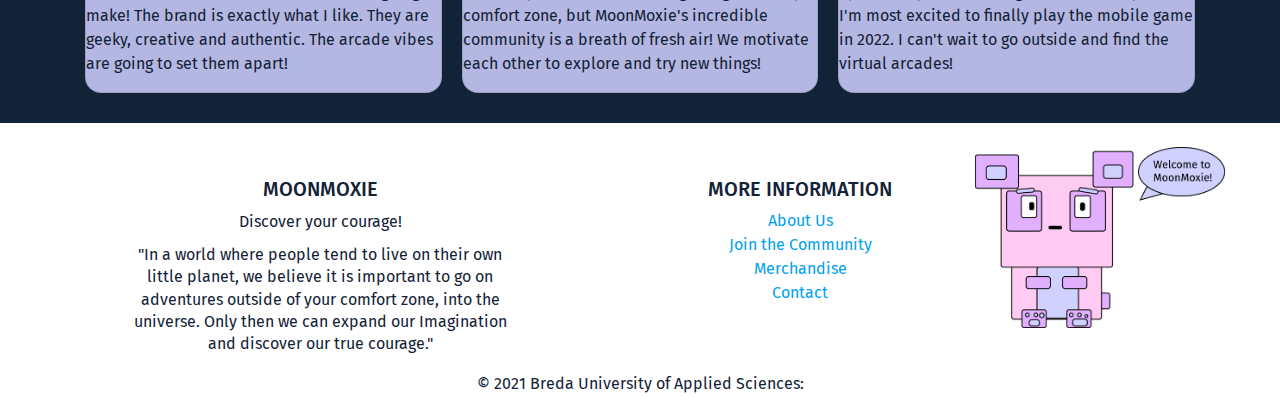
==== commit f0ed781d: "fixed error" ====
--- a/index.html
+++ b/index.html
@@ -110,7 +110,7 @@
 		<div class="container" id="testimonials">
 			<div class="row">
 				<div class="col">
-					<h2 id="testimonialheader" align="center">TESTIMONIALS</h2>
+					<h2 id="testimonialheader">TESTIMONIALS</h2>
 				</div>
 			</div>
     <div class="row">
--- a/css/styles.css
+++ b/css/styles.css
@@ -51,7 +51,8 @@
 
 .testimonial {padding: 10px 10px 10px 10px;}
 
-#testimonialheader {padding-bottom: 10px;}
+#testimonialheader {padding-bottom: 10px;
+					text-align: center;}
 
 .testimonialtext {color: #122237;}
 
@@ -92,24 +93,8 @@
 
 .aboutus {text-align: left}
 
-
-.thisisthecommunity {padding-top: 15px;
-                    text-align: left;
-display:block;
-            margin: auto;}
-
 .designjustifications {padding-top: 15px;
                     text-align: left;}
-
-.containercommunity{padding: 0 50px;}
-
-#communityimg {align-content: center;
-			padding-top: 20px; 
-			padding-bottom: 20px; 
-			width:300px;
-            margin: 0 auto;
-             display: flex;
-            align-items: center;}
 
 #aboutpanda {margin-left: 120px;
 			padding-top: 40px; 
@@ -206,8 +191,33 @@
 	text-align: center;
 		
         }
+
+/*community page */
+
     #socialmedia2 {
 
         display: flex;
         align-items: center;
-            }+        justify-content: center;
+            }
+
+        .containercommunity{padding: 0 50px;}
+
+        #communityimg {align-content: center;
+                    padding-top: 20px; 
+                    padding-bottom: 20px; 
+                    width:300px;
+                    margin: 0 auto;
+                     display: flex;
+                    align-items: center;}
+
+        .thisisthecommunity {padding-top: 15px;
+                            text-align: left;
+                            display:block;
+                            margin: auto;}
+
+.scheduleheader {text-align: center;
+                display: block;
+                margin: auto;}
+
+.schedule {}--- a/css/styles.css
+++ b/css/styles.css
@@ -51,7 +51,8 @@
 
 .testimonial {padding: 10px 10px 10px 10px;}
 
-#testimonialheader {padding-bottom: 10px;}
+#testimonialheader {padding-bottom: 10px;
+					text-align: center;}
 
 .testimonialtext {color: #122237;}
 
@@ -92,24 +93,8 @@
 
 .aboutus {text-align: left}
 
-
-.thisisthecommunity {padding-top: 15px;
-                    text-align: left;
-display:block;
-            margin: auto;}
-
 .designjustifications {padding-top: 15px;
                     text-align: left;}
-
-.containercommunity{padding: 0 50px;}
-
-#communityimg {align-content: center;
-			padding-top: 20px; 
-			padding-bottom: 20px; 
-			width:300px;
-            margin: 0 auto;
-             display: flex;
-            align-items: center;}
 
 #aboutpanda {margin-left: 120px;
 			padding-top: 40px; 
@@ -206,8 +191,33 @@
 	text-align: center;
 		
         }
+
+/*community page */
+
     #socialmedia2 {
 
         display: flex;
         align-items: center;
-            }+        justify-content: center;
+            }
+
+        .containercommunity{padding: 0 50px;}
+
+        #communityimg {align-content: center;
+                    padding-top: 20px; 
+                    padding-bottom: 20px; 
+                    width:300px;
+                    margin: 0 auto;
+                     display: flex;
+                    align-items: center;}
+
+        .thisisthecommunity {padding-top: 15px;
+                            text-align: left;
+                            display:block;
+                            margin: auto;}
+
+.scheduleheader {text-align: center;
+                display: block;
+                margin: auto;}
+
+.schedule {}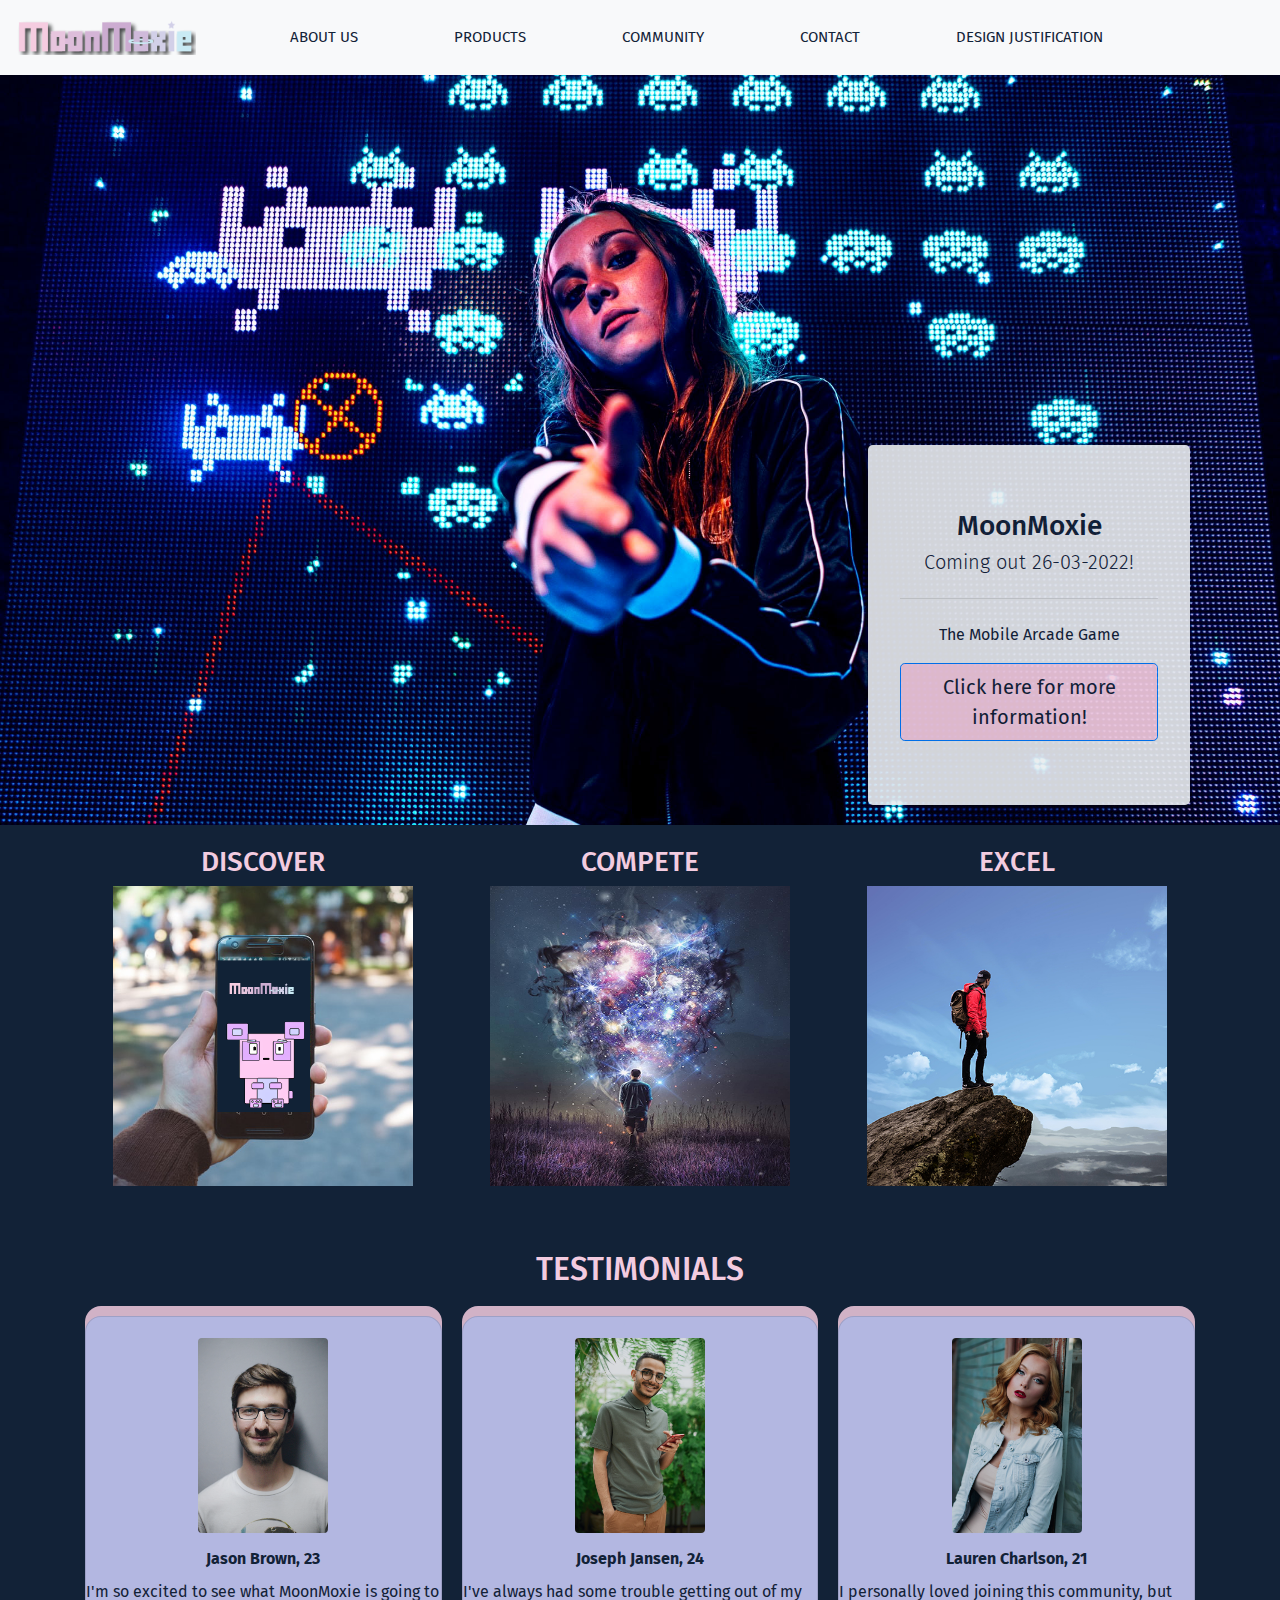
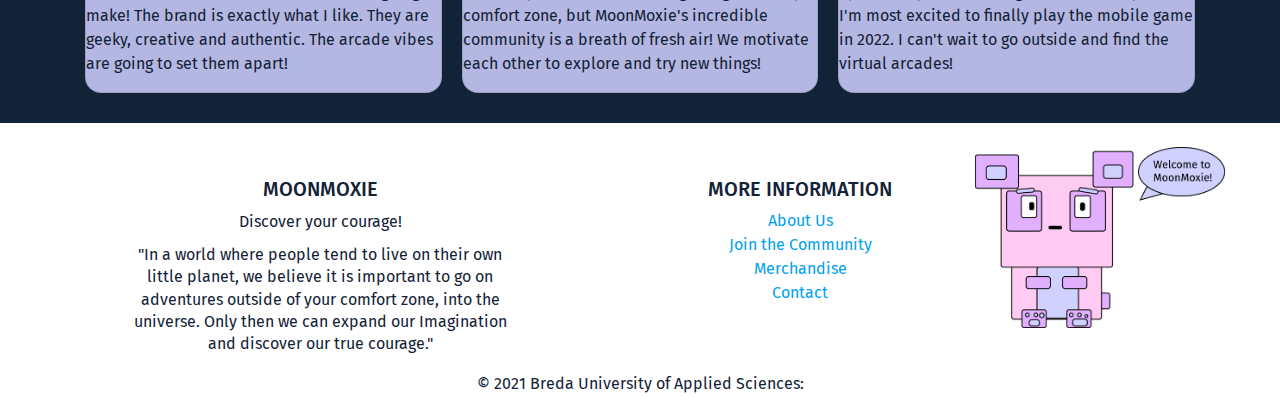
==== commit e939e393: "added contrast for logo in navbar!" ====
--- a/index.html
+++ b/index.html
@@ -35,7 +35,7 @@
            
 	     <!-- <nav class="navbar navbar-expand-lg navbar-light bg-light">-->
   <nav class="navbar navbar-expand-lg navbar-light bg-light">
-  	<a class="navbar-brand" href="index.html"><img id="logonavbar" alt="Logo" src="images/moonmoxielogo.jpg" class="img-fluid"></a>
+  	<a class="navbar-brand" href="index.html"><img id="logonavbar" alt="Logo" src="images/moonmoxielogo.png" class="img-fluid"></a>
   		<button class="navbar-toggler" type="button" data-toggle="collapse" data-target="#navbarNav" aria-controls="navbarNav" aria-expanded="false" aria-label="Toggle navigation">
     	<span class="navbar-toggler-icon"></span>
 			<i class="fas fa-bars"></i>
--- a/css/styles.css
+++ b/css/styles.css
@@ -143,13 +143,18 @@
 #pandaback {align-content: center;
 			padding-top: 20px; 
 			padding-bottom: 20px; 
-			width:300px;
+			width:230px;
             margin: 0 auto;
              display: flex;
             align-items: center;}
 
-#colorpalette {width: 250px;
-		align-content: center; }
+#colorpalette {align-content: center;
+			padding-top: 20px; 
+			padding-bottom: 20px; 
+			width:250px;
+            margin: 0 auto;
+             display: flex;
+            align-items: center; }
 
 #logo {width: 150px;
         text-align:left;}
@@ -212,7 +217,7 @@
                     align-items: center;}
 
         .thisisthecommunity {padding-top: 15px;
-                            text-align: left;
+                            text-align: center;
                             display:block;
                             margin: auto;}
 
@@ -220,4 +225,216 @@
                 display: block;
                 margin: auto;}
 
-.schedule {}+.schedule {text-align: center;
+                display: block;
+                margin: auto;}
+
+.event-container {border: 1px solid #f7f7f7;
+                border-radius: 10px;
+               }
+
+/* product page*/
+/* banner */
+
+.banner-box{
+    width:100%;
+     height: 40vh;
+    margin: 20px 0px;
+    display: flex;
+    justify-content: center;
+    align-items: center;
+    background-image: url(../images/bannergirl.jpg);
+    /* still need to adjust this photo*/
+    background-size: cover;
+    background-repeat: no-repeat;
+    background-position: center;
+}
+ 
+.banner-text-container{
+    width:80%;
+    height: 90%;
+    display: flex;
+    align-items: center;
+}
+ 
+.banner-text{
+    display: flex;
+    flex-direction: column;
+    margin-right: auto;
+}
+ 
+.banner-text strong{
+    color: #333333;
+    font-size: 3rem;
+    line-height: 55px;
+    margin-top: 10px;
+    letter-spacing: 1px;
+}
+ 
+.banner-text span{
+    text-transform: uppercase;
+    letter-spacing: 6px;
+    font-weight: 500;
+    color: #666666;
+    font-size: 1.2rem;
+}
+ 
+.banner-btn{
+    width:170px;
+    height: 40px;
+    display: flex;
+    justify-content: center;
+    align-items: center;
+    color: #ffffff;
+    background-color: #0b9d8a;
+    text-transform: uppercase;
+    letter-spacing: 2px;
+    margin-top: 14px;
+}
+
+.banner-text strong font{
+    color: #0b9d8a;
+}
+
+/*shop lay-out*/
+.arrival-heading strong{
+    font-size: 1.2rem;
+    letter-spacing: 1px;
+    color: #1b1919;
+    text-transform: uppercase;
+    font-weight: 600;
+    margin-top: 40px;
+    padding: 5px 30px;
+    border: 1px solid #e0e0e0;
+}
+.arrival-heading{
+    display: flex;
+    justify-content: center;
+    align-items: center;
+    flex-direction: column;
+}
+.arrival-heading strong{
+    color: #ffffff;
+    background-color: #202020;
+    font-weight: 500;
+}
+.arrival-heading p{
+    color: #808080;
+    margin: 10px;
+    font-size: 0.9rem;
+}
+.product-container{
+    width:90%;
+    display: flex;
+    justify-content: center;
+    align-items: center;
+    flex-wrap: wrap;
+    margin-top: 20px;
+}
+.product-box{
+    display: flex;
+    flex-grow: 0.5;
+    flex-direction: column;
+    align-items: center;
+    border: 1px solid #f7f7f7;
+    border-radius: 10px;
+    margin: 20px;
+}
+.product-img{
+    width:200px;
+    height: 210px;
+    margin: 20px;
+    cursor: pointer;
+    position: relative;
+}
+.product-img img{
+    width:100%;
+    height: 100%;
+    object-fit: contain;
+    object-position: center;
+}
+.product-details{
+    display: flex;
+    flex-direction: column;
+    align-items: center;
+    width: 100%;
+    padding: 10px 20px;
+    border-top: 1px solid #f3f3f3;
+}
+.p-name{
+    color: #FFFAFA;
+}
+.p-price{
+    color: #0b9d8a;
+    font-size: 1.2rem;
+    font-weight: 400;
+}
+.product-box:hover{
+    box-shadow: 2px 2px 30px rgba(0,0,0,0.1);
+}
+.add-cart{
+    position: absolute;
+    right: -20px;
+    top: 10px;
+    width:50px;
+    height: 50px;
+    border-radius: 50%;
+    display: flex;
+    justify-content: center;
+    align-items: center;
+    color: #ffffff;
+    background-color: #0b9d8a;
+    box-shadow: 2px 2px 30px rgba(0,0,0,0.1);
+    display: none;
+    animation: fade 0.3s;
+ 
+}
+.add-cart:hover{
+    background-color: #f76b6a;
+    transition: all ease 0.2s;
+}
+.product-box:hover .add-cart{
+    display: flex;
+}
+.new-arrival{
+    display: flex;
+    flex-direction: column;
+    justify-content: center;
+    align-items: center;
+}
+/* service footer*/
+.services{
+    display: flex;
+    width: 90%;
+    justify-content: center;
+    align-items: center;
+    flex-wrap: wrap;
+    margin: auto;
+}
+.services-box{
+    display: flex;
+    flex-direction: column;
+    justify-content: center;
+    align-items: center;
+    border: 1px solid rgba(0,0,0,0.1);
+    min-width: 250px;
+    padding: 20px;
+    margin: 15px;
+    flex-grow: 0.7;
+}
+.services-box i{
+    color: #0b9d8a;
+    font-size: 2rem;
+    margin: 15px;
+}
+.services-box span{
+    color: #d49ae6;
+    font-weight: 600;
+    letter-spacing: 0.5px;
+    font-size: 1rem;
+}
+.services-box p{
+    color: #878787;
+    margin: 0px;
+    font-size: 0.9rem;
+}--- a/css/styles.css
+++ b/css/styles.css
@@ -143,13 +143,18 @@
 #pandaback {align-content: center;
 			padding-top: 20px; 
 			padding-bottom: 20px; 
-			width:300px;
+			width:230px;
             margin: 0 auto;
              display: flex;
             align-items: center;}
 
-#colorpalette {width: 250px;
-		align-content: center; }
+#colorpalette {align-content: center;
+			padding-top: 20px; 
+			padding-bottom: 20px; 
+			width:250px;
+            margin: 0 auto;
+             display: flex;
+            align-items: center; }
 
 #logo {width: 150px;
         text-align:left;}
@@ -212,7 +217,7 @@
                     align-items: center;}
 
         .thisisthecommunity {padding-top: 15px;
-                            text-align: left;
+                            text-align: center;
                             display:block;
                             margin: auto;}
 
@@ -220,4 +225,216 @@
                 display: block;
                 margin: auto;}
 
-.schedule {}+.schedule {text-align: center;
+                display: block;
+                margin: auto;}
+
+.event-container {border: 1px solid #f7f7f7;
+                border-radius: 10px;
+               }
+
+/* product page*/
+/* banner */
+
+.banner-box{
+    width:100%;
+     height: 40vh;
+    margin: 20px 0px;
+    display: flex;
+    justify-content: center;
+    align-items: center;
+    background-image: url(../images/bannergirl.jpg);
+    /* still need to adjust this photo*/
+    background-size: cover;
+    background-repeat: no-repeat;
+    background-position: center;
+}
+ 
+.banner-text-container{
+    width:80%;
+    height: 90%;
+    display: flex;
+    align-items: center;
+}
+ 
+.banner-text{
+    display: flex;
+    flex-direction: column;
+    margin-right: auto;
+}
+ 
+.banner-text strong{
+    color: #333333;
+    font-size: 3rem;
+    line-height: 55px;
+    margin-top: 10px;
+    letter-spacing: 1px;
+}
+ 
+.banner-text span{
+    text-transform: uppercase;
+    letter-spacing: 6px;
+    font-weight: 500;
+    color: #666666;
+    font-size: 1.2rem;
+}
+ 
+.banner-btn{
+    width:170px;
+    height: 40px;
+    display: flex;
+    justify-content: center;
+    align-items: center;
+    color: #ffffff;
+    background-color: #0b9d8a;
+    text-transform: uppercase;
+    letter-spacing: 2px;
+    margin-top: 14px;
+}
+
+.banner-text strong font{
+    color: #0b9d8a;
+}
+
+/*shop lay-out*/
+.arrival-heading strong{
+    font-size: 1.2rem;
+    letter-spacing: 1px;
+    color: #1b1919;
+    text-transform: uppercase;
+    font-weight: 600;
+    margin-top: 40px;
+    padding: 5px 30px;
+    border: 1px solid #e0e0e0;
+}
+.arrival-heading{
+    display: flex;
+    justify-content: center;
+    align-items: center;
+    flex-direction: column;
+}
+.arrival-heading strong{
+    color: #ffffff;
+    background-color: #202020;
+    font-weight: 500;
+}
+.arrival-heading p{
+    color: #808080;
+    margin: 10px;
+    font-size: 0.9rem;
+}
+.product-container{
+    width:90%;
+    display: flex;
+    justify-content: center;
+    align-items: center;
+    flex-wrap: wrap;
+    margin-top: 20px;
+}
+.product-box{
+    display: flex;
+    flex-grow: 0.5;
+    flex-direction: column;
+    align-items: center;
+    border: 1px solid #f7f7f7;
+    border-radius: 10px;
+    margin: 20px;
+}
+.product-img{
+    width:200px;
+    height: 210px;
+    margin: 20px;
+    cursor: pointer;
+    position: relative;
+}
+.product-img img{
+    width:100%;
+    height: 100%;
+    object-fit: contain;
+    object-position: center;
+}
+.product-details{
+    display: flex;
+    flex-direction: column;
+    align-items: center;
+    width: 100%;
+    padding: 10px 20px;
+    border-top: 1px solid #f3f3f3;
+}
+.p-name{
+    color: #FFFAFA;
+}
+.p-price{
+    color: #0b9d8a;
+    font-size: 1.2rem;
+    font-weight: 400;
+}
+.product-box:hover{
+    box-shadow: 2px 2px 30px rgba(0,0,0,0.1);
+}
+.add-cart{
+    position: absolute;
+    right: -20px;
+    top: 10px;
+    width:50px;
+    height: 50px;
+    border-radius: 50%;
+    display: flex;
+    justify-content: center;
+    align-items: center;
+    color: #ffffff;
+    background-color: #0b9d8a;
+    box-shadow: 2px 2px 30px rgba(0,0,0,0.1);
+    display: none;
+    animation: fade 0.3s;
+ 
+}
+.add-cart:hover{
+    background-color: #f76b6a;
+    transition: all ease 0.2s;
+}
+.product-box:hover .add-cart{
+    display: flex;
+}
+.new-arrival{
+    display: flex;
+    flex-direction: column;
+    justify-content: center;
+    align-items: center;
+}
+/* service footer*/
+.services{
+    display: flex;
+    width: 90%;
+    justify-content: center;
+    align-items: center;
+    flex-wrap: wrap;
+    margin: auto;
+}
+.services-box{
+    display: flex;
+    flex-direction: column;
+    justify-content: center;
+    align-items: center;
+    border: 1px solid rgba(0,0,0,0.1);
+    min-width: 250px;
+    padding: 20px;
+    margin: 15px;
+    flex-grow: 0.7;
+}
+.services-box i{
+    color: #0b9d8a;
+    font-size: 2rem;
+    margin: 15px;
+}
+.services-box span{
+    color: #d49ae6;
+    font-weight: 600;
+    letter-spacing: 0.5px;
+    font-size: 1rem;
+}
+.services-box p{
+    color: #878787;
+    margin: 0px;
+    font-size: 0.9rem;
+}